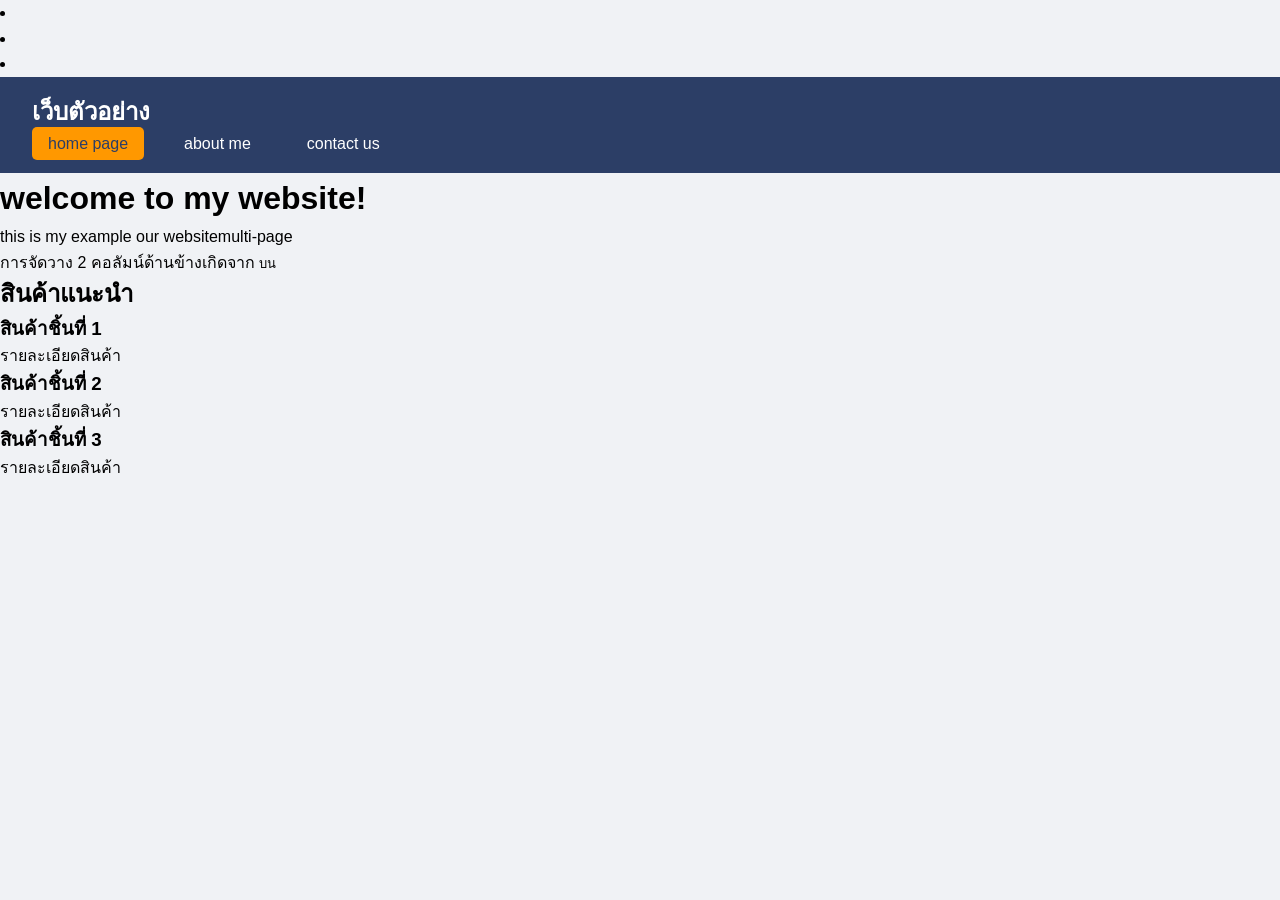
==== index.html @ 408d4af1 "Rename lab2.html to index.html" ====
<!DOCTYPE html>
<html lang="en">
<head>
    <meta charset="UTF-8">
    <meta name="viewport" content="width=device-width, initial-scale=1.0">
    <title>Document</title>

    <style>
        *{
            margin: 0;
            padding: 0;
            box-sizing: border-box;
        }

        body{
            font-family: 'Sarabun','Segoe UI',Arial, sans-serif;
            background-color: #f0f2f5;
            line-height: 1.6;
        }

        /*navbar*/
        .navbar{
            background: #2c3e66;
            padding: 1rem 2rem;
            position: sticky;
            top: 0;
            z-index: 100;
        }
        .nav-cotianer{
            max-width: 1200px;
            margin: 0 auto;
            display: flex;
            justify-content: space-between;
            align-items: center;
            flex-wrap: wrap;
        }
        .logo{
            color: white;
            font-size: 1.5rem;
            font-weight: bold;
            text-decoration: none;
        }
        .nav-menu{
            display: flex;
            list-style: none;
            gap: 1.5rem;
        }
        .nav-menu li a{
            color: white;
            text-decoration: none;
            padding: 0.5rem 1rem;
            transition: 0.3s;
            border-radius: 5px;            
        }
        .nav-menu li a:hover, .nav-menu li a.active {
            background-color: #ff9800;
            color: #2c3e66;
        }
        
    </style>
</head>
<body>
    <ul></ul>
    <li><a href=""></a></li>
    <li><a href=""></a></li>
    <li><a href=""></a></li>
    
    <nav class="navbar">
        <div class="nav-container">
            <a href="index.html" class="logo">เว็บตัวอย่าง</a>
            <ul class="nav-menu">
                <li><a href="index.html" class="active">home page</a></li>
                <li><a href="about.html">about me</a></li>
                <li><a href="contact.html">contact us</a></li>
            </ul>
        </div>
    </nav>
    <div class="container">

        <!--main point-->
        <h1>welcome to my website!</h1>
        <p>this is my example our website<stong>multi-page</stong></p>
        <p> การจัดวาง 2 คอลัมน์ด้านข้างเกิดจาก <code><display:flex>บน</display:flex></code></p>
        
        <h2>สินค้าแนะนำ</h2>
        <h3>สินค้าชิ้นที่ 1</h3>
        <p>รายละเอียดสินค้า</p>
        
        <h3>สินค้าชิ้นที่ 2</h3>
        <p>รายละเอียดสินค้า</p>
        
        <h3>สินค้าชิ้นที่ 3</h3>
        <p>รายละเอียดสินค้า</p>
    </div>
</body>
</html>
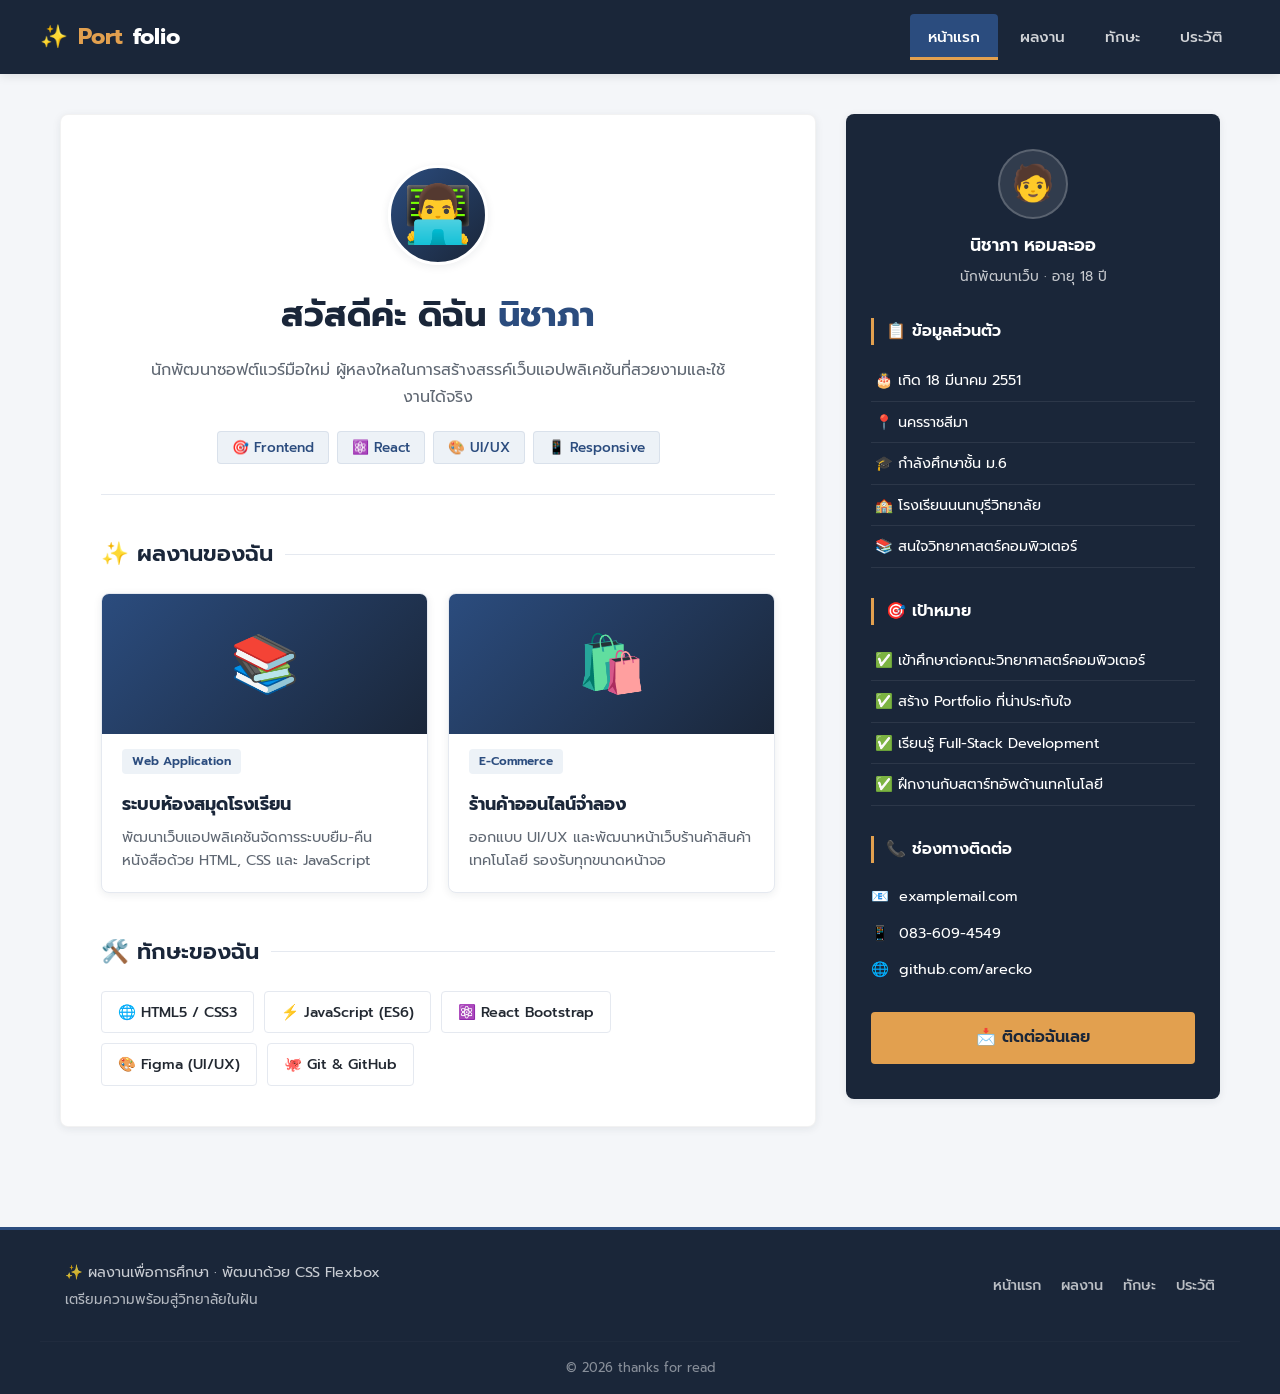
==== commit ee47490c: "Add files via upload" ====
--- a/index.html
+++ b/index.html
@@ -1,96 +1,124 @@
-<!DOCTYPE html>
-<html lang="en">
-<head>
-    <meta charset="UTF-8">
-    <meta name="viewport" content="width=device-width, initial-scale=1.0">
-    <title>Document</title>
-
-    <style>
-        *{
-            margin: 0;
-            padding: 0;
-            box-sizing: border-box;
-        }
-
-        body{
-            font-family: 'Sarabun','Segoe UI',Arial, sans-serif;
-            background-color: #f0f2f5;
-            line-height: 1.6;
-        }
-
-        /*navbar*/
-        .navbar{
-            background: #2c3e66;
-            padding: 1rem 2rem;
-            position: sticky;
-            top: 0;
-            z-index: 100;
-        }
-        .nav-cotianer{
-            max-width: 1200px;
-            margin: 0 auto;
-            display: flex;
-            justify-content: space-between;
-            align-items: center;
-            flex-wrap: wrap;
-        }
-        .logo{
-            color: white;
-            font-size: 1.5rem;
-            font-weight: bold;
-            text-decoration: none;
-        }
-        .nav-menu{
-            display: flex;
-            list-style: none;
-            gap: 1.5rem;
-        }
-        .nav-menu li a{
-            color: white;
-            text-decoration: none;
-            padding: 0.5rem 1rem;
-            transition: 0.3s;
-            border-radius: 5px;            
-        }
-        .nav-menu li a:hover, .nav-menu li a.active {
-            background-color: #ff9800;
-            color: #2c3e66;
-        }
-        
-    </style>
-</head>
-<body>
-    <ul></ul>
-    <li><a href=""></a></li>
-    <li><a href=""></a></li>
-    <li><a href=""></a></li>
-    
-    <nav class="navbar">
-        <div class="nav-container">
-            <a href="index.html" class="logo">เว็บตัวอย่าง</a>
-            <ul class="nav-menu">
-                <li><a href="index.html" class="active">home page</a></li>
-                <li><a href="about.html">about me</a></li>
-                <li><a href="contact.html">contact us</a></li>
-            </ul>
-        </div>
-    </nav>
-    <div class="container">
-
-        <!--main point-->
-        <h1>welcome to my website!</h1>
-        <p>this is my example our website<stong>multi-page</stong></p>
-        <p> การจัดวาง 2 คอลัมน์ด้านข้างเกิดจาก <code><display:flex>บน</display:flex></code></p>
-        
-        <h2>สินค้าแนะนำ</h2>
-        <h3>สินค้าชิ้นที่ 1</h3>
-        <p>รายละเอียดสินค้า</p>
-        
-        <h3>สินค้าชิ้นที่ 2</h3>
-        <p>รายละเอียดสินค้า</p>
-        
-        <h3>สินค้าชิ้นที่ 3</h3>
-        <p>รายละเอียดสินค้า</p>
-    </div>
-</body>
-</html>
+<!DOCTYPE html>
+<html lang="th">
+  <head>
+    <meta charset="UTF-8" />
+    <meta name="viewport" content="width=device-width, initial-scale=1.0" />
+    <link rel="stylesheet" href="main.css">
+    <title>ผลงานเพื่อการศึกษา - Portfolio</title>
+  </head>
+  <body>
+    
+    <nav class="navbar">
+      <div class="nav-container">
+        <a href="#" class="logo">✨ <span>Port</span>folio</a>
+        <ul class="nav-menu">
+          <li><a href="#" class="active">หน้าแรก</a></li>
+          <li><a href="#projects">ผลงาน</a></li>
+          <li><a href="#skills">ทักษะ</a></li>
+          <li><a href="#profile">ประวัติ</a></li>
+        </ul>
+      </div>
+    </nav>
+
+    <div class="container">
+      <div class="flex-layout">
+        
+        <main class="content">
+          <section class="hero">
+            <div class="hero-avatar">👨‍💻</div>
+            <h1>สวัสดีค่ะ ดิฉัน <span>นิชาภา</span></h1>
+            <p>
+              นักพัฒนาซอฟต์แวร์มือใหม่ ผู้หลงใหลในการสร้างสรรค์เว็บแอปพลิเคชันที่สวยงามและใช้งานได้จริง
+            </p>
+            <div class="hero-tags">
+              <span>🎯 Frontend</span>
+              <span>⚛️ React</span>
+              <span>🎨 UI/UX</span>
+              <span>📱 Responsive</span>
+            </div>
+          </section>
+
+          <h2 id="projects" class="section-title">✨ ผลงานของฉัน</h2>
+          <div class="card-grid">
+            <div class="card">
+              <div class="card-image">📚</div>
+              <span class="card-badge">Web Application</span>
+              <h3>ระบบห้องสมุดโรงเรียน</h3>
+              <p>พัฒนาเว็บแอปพลิเคชันจัดการระบบยืม-คืนหนังสือด้วย HTML, CSS และ JavaScript</p>
+            </div>
+            <div class="card">
+              <div class="card-image">🛍️</div>
+              <span class="card-badge">E-Commerce</span>
+              <h3>ร้านค้าออนไลน์จำลอง</h3>
+              <p>ออกแบบ UI/UX และพัฒนาหน้าเว็บร้านค้าสินค้าเทคโนโลยี รองรับทุกขนาดหน้าจอ</p>
+            </div>
+          </div>
+
+          <h2 id="skills" class="section-title">🛠️ ทักษะของฉัน</h2>
+          <div class="skills-grid">
+            <div class="skill-item">🌐 HTML5 / CSS3</div>
+            <div class="skill-item">⚡ JavaScript (ES6)</div>
+            <div class="skill-item">⚛️ React Bootstrap</div>
+            <div class="skill-item">🎨 Figma (UI/UX)</div>
+            <div class="skill-item">🐙 Git & GitHub</div>
+
+          </div>
+        </main>
+
+        <aside id="profile" class="sidebar">
+          <div class="profile-intro">
+            <div class="avatar-sm">🧑</div>
+            <h4>นิชาภา หอมละออ</h4>
+            <p>นักพัฒนาเว็บ · อายุ 18 ปี</p>
+          </div>
+          
+          <h3>📋 ข้อมูลส่วนตัว</h3>
+          <ul>
+            <li>🎂 เกิด 18 มีนาคม 2551</li>
+            <li>📍 นครราชสีมา</li>
+            <li>🎓 กำลังศึกษาชั้น ม.6</li>
+            <li>🏫 โรงเรียนนนทบุรีวิทยาลัย</li>
+            <li>📚 สนใจวิทยาศาสตร์คอมพิวเตอร์</li>
+          </ul>
+
+          <h3>🎯 เป้าหมาย</h3>
+          <ul>
+            <li>✅ เข้าศึกษาต่อคณะวิทยาศาสตร์คอมพิวเตอร์</li>
+            <li>✅ สร้าง Portfolio ที่น่าประทับใจ</li>
+            <li>✅ เรียนรู้ Full-Stack Development</li>
+            <li>✅ ฝึกงานกับสตาร์ทอัพด้านเทคโนโลยี</li>
+          </ul>
+
+          <h3>📞 ช่องทางติดต่อ</h3>
+          <ul class="contact-info">
+            <li>examplemail.com</li>
+            <li>083-609-4549</li>
+            <li>github.com/arecko</li>
+          </ul>
+          
+          <a href="#" class="btn-contact">📩 ติดต่อฉันเลย</a>
+        </aside>
+
+      </div>
+    </div>
+
+    <footer class="footer">
+      <div class="footer-content">
+        <div class="footer-info">
+          <p>✨ ผลงานเพื่อการศึกษา · พัฒนาด้วย CSS Flexbox</p>
+          <p style="font-size: 0.85rem; margin-top: 4px; opacity: 0.7;">เตรียมความพร้อมสู่วิทยาลัยในฝัน</p>
+        </div>
+        <div class="footer-links">
+          <a href="#">หน้าแรก</a>
+          <a href="#projects">ผลงาน</a>
+          <a href="#skills">ทักษะ</a>
+          <a href="#profile">ประวัติ</a>
+        </div>
+      </div>
+      <div class="footer-bottom">
+        <p>© 2026 thanks for read</p>
+      </div>
+    </footer>
+
+  </body>
+</html>
--- a/main.css
+++ b/main.css
@@ -0,0 +1,506 @@
+/* ======================================== */
+/* DESIGN SYSTEM & VARIABLES                */
+/* ======================================== */
+@import url('https://fonts.googleapis.com/css2?family=Prompt:wght@300;400;500;600;700&family=Sarabun:wght@300;400;500;600;700&display=swap');
+
+:root {
+    /* เปลี่ยนโทนสีให้เรียบร้อย สุขุม และดูเนี๊ยบขึ้น */
+    --primary: #2B4C7E;          /* สีกรมท่า/น้ำเงินสุภาพ */
+    --primary-light: #4A6FA5;    /* สีฟ้าหม่นโทนสุภาพ */
+    --secondary: #1A2639;        /* สีกรมเข้มเกือบดำสำหรับพื้นหลังหลัก */
+    --accent: #E2A04F;           /* สีทองหม่น/น้ำตาลทรายทอง (ดูพรีเมียมขึ้น แทนเหลืองสว่าง) */
+    --accent-hover: #D18F3E;
+    --white: #FFFFFF;
+    --light: #F4F6F9;            /* สีพื้นหลังเทาอมฟ้าอ่อนๆ สะอาดตา */
+    --text-dark: #222831;
+    --text-light: #606873;
+    --gradient-main: linear-gradient(135deg, #2B4C7E, #1A2639);
+    --gradient-card: linear-gradient(135deg, #FFFFFF, #F8FAFC);
+    
+    /* ปรับลดความฟุ้งของเงาให้ดูเรียบง่าย */
+    --shadow-sm: 0 2px 8px rgba(26, 38, 57, 0.08);
+    --shadow-md: 0 4px 16px rgba(26, 38, 57, 0.12);
+    --shadow-lg: 0 8px 24px rgba(26, 38, 57, 0.16);
+    
+    /* ลดความโค้งมนลงให้ตัวเว็บดูคมและเรียบร้อยขึ้น */
+    --radius-sm: 4px;            /* ลดจาก 12px เหลือ 4px */
+    --radius-md: 8px;            /* ลดจาก 20px เหลือ 8px */
+    --transition: all 0.3s ease;
+}
+
+/* ======================================== */
+/* RESET & BASE STYLES                      */
+/* ======================================== */
+* {
+    box-sizing: border-box;
+    margin: 0;
+    padding: 0;
+}
+
+html {
+    scroll-behavior: smooth;
+}
+
+body {
+    font-family: 'Prompt', 'Sarabun', sans-serif;
+    background: var(--light);
+    color: var(--text-dark);
+    line-height: 1.7;
+}
+
+a {
+    text-decoration: none;
+    color: inherit;
+}
+
+/* ======================================== */
+/* NAVIGATION BAR                           */
+/* ======================================== */
+.navbar {
+    background: var(--secondary);
+    padding: 0 30px;
+    position: sticky;
+    top: 0;
+    z-index: 1000;
+    box-shadow: 0 2px 10px rgba(0, 0, 0, 0.1);
+}
+
+.nav-container {
+    display: flex;
+    justify-content: space-between;
+    align-items: center;
+    max-width: 1200px;
+    margin: 0 auto;
+}
+
+.logo {
+    color: var(--white);
+    font-size: 1.4rem;
+    font-weight: 700;
+    padding: 18px 0;
+    display: flex;
+    align-items: center;
+    gap: 10px;
+    transition: var(--transition);
+}
+
+.logo span {
+    color: var(--accent);
+}
+
+.logo:hover {
+    color: var(--accent);
+}
+
+.nav-menu {
+    display: flex;
+    list-style: none;
+    gap: 4px;
+    margin: 0;
+    padding: 0;
+}
+
+.nav-menu a {
+    color: rgba(255, 255, 255, 0.8);
+    padding: 10px 18px;
+    display: block;
+    border-radius: var(--radius-sm);
+    transition: var(--transition);
+    font-weight: 500;
+    font-size: 0.95rem;
+    position: relative;
+}
+
+.nav-menu a:hover {
+    background: rgba(255, 255, 255, 0.1);
+    color: var(--white);
+}
+
+.nav-menu .active {
+    background: var(--primary);
+    color: var(--white);
+}
+
+.nav-menu .active::after {
+    content: '';
+    position: absolute;
+    bottom: 0;
+    left: 0;
+    width: 100%;
+    height: 3px;
+    background: var(--accent);
+}
+
+/* ======================================== */
+/* CONTAINER & FLEX LAYOUT                  */
+/* ======================================== */
+.container {
+    max-width: 1200px;
+    margin: 0 auto;
+    padding: 40px 20px;
+}
+
+.flex-layout {
+    display: flex;
+    gap: 30px;
+    align-items: flex-start;
+}
+
+@media (max-width: 992px) {
+    .flex-layout {
+        flex-direction: column;
+    }
+    .content, .sidebar {
+        width: 100%;
+        flex: none !important;
+    }
+    .sidebar {
+        position: static !important;
+    }
+}
+
+/* ======================================== */
+/* MAIN CONTENT                             */
+/* ======================================== */
+.content {
+    flex: 2.5;
+    background: var(--white);
+    padding: 40px;
+    border-radius: var(--radius-md);
+    box-shadow: var(--shadow-sm);
+    border: 1px solid rgba(0, 0, 0, 0.05);
+}
+
+/* Hero Section */
+.hero {
+    text-align: center;
+    padding: 10px 0 30px;
+    border-bottom: 1px solid #E5E9F0;
+    margin-bottom: 35px;
+}
+
+.hero-avatar {
+    width: 100px;
+    height: 100px;
+    background: var(--gradient-main);
+    border-radius: 50%; /* วงกลมของโปรไฟล์ยังคงไว้เพื่อความสวยงาม */
+    display: flex;
+    align-items: center;
+    justify-content: center;
+    margin: 0 auto 20px;
+    font-size: 3.5rem;
+    box-shadow: var(--shadow-sm);
+    border: 3px solid var(--white);
+    transition: var(--transition);
+}
+
+.hero h1 {
+    color: var(--secondary);
+    font-size: 2.2rem;
+    margin-bottom: 12px;
+}
+
+.hero h1 span {
+    background: none;
+    -webkit-background-clip: initial;
+    -webkit-text-fill-color: initial;
+    background-clip: initial;
+    color: var(--primary);
+    font-weight: 700;
+}
+
+.hero p {
+    color: var(--text-light);
+    font-size: 1rem;
+    max-width: 600px;
+    margin: 0 auto;
+}
+
+.hero-tags {
+    display: flex;
+    gap: 8px;
+    justify-content: center;
+    flex-wrap: wrap;
+    margin-top: 20px;
+}
+
+.hero-tags span {
+    background: #EDF2F7;
+    padding: 4px 14px;
+    border-radius: var(--radius-sm);
+    font-size: 0.85rem;
+    color: var(--primary);
+    font-weight: 500;
+    border: 1px solid rgba(43, 76, 126, 0.1);
+}
+
+/* Section Headers */
+.section-title {
+    color: var(--secondary);
+    font-size: 1.4rem;
+    margin: 40px 0 20px;
+    display: flex;
+    align-items: center;
+    gap: 12px;
+    font-weight: 600;
+}
+
+.section-title::after {
+    content: '';
+    flex: 1;
+    height: 1px;
+    background: #E5E9F0;
+}
+
+/* ======================================== */
+/* CARD GRID - ผลงานของฉัน                    */
+/* ======================================== */
+.card-grid {
+    display: flex;
+    gap: 20px;
+    flex-wrap: wrap;
+    margin-top: 10px;
+}
+
+.card {
+    flex: 1 1 280px;
+    background: var(--white);
+    border-radius: var(--radius-md);
+    overflow: hidden;
+    box-shadow: var(--shadow-sm);
+    transition: var(--transition);
+    border: 1px solid #E5E9F0;
+    cursor: default;
+}
+
+.card:hover {
+    transform: translateY(-4px); /* ลดระยะการลอยลงให้ดูนิ่งและพรีเมียมขึ้น */
+    box-shadow: var(--shadow-md);
+    border-color: var(--primary-light);
+}
+
+.card-image {
+    height: 140px;
+    background: var(--gradient-main);
+    display: flex;
+    align-items: center;
+    justify-content: center;
+    font-size: 3.5rem;
+    color: var(--white);
+}
+
+.card h3 {
+    padding: 15px 20px 6px;
+    font-size: 1.1rem;
+    color: var(--secondary);
+}
+
+.card p {
+    padding: 0 20px 20px;
+    color: var(--text-light);
+    font-size: 0.9rem;
+    margin: 0;
+    line-height: 1.6;
+}
+
+.card-badge {
+    display: inline-block;
+    background: #EDF2F7;
+    color: var(--primary);
+    font-size: 0.75rem;
+    padding: 2px 10px;
+    border-radius: var(--radius-sm);
+    margin: 15px 20px 0;
+    font-weight: 600;
+}
+
+/* ======================================== */
+/* SKILLS SECTION                           */
+/* ======================================== */
+.skills-grid {
+    display: flex;
+    gap: 10px;
+    flex-wrap: wrap;
+    margin-top: 10px;
+}
+
+.skill-item {
+    background: var(--white);
+    padding: 8px 16px;
+    border-radius: var(--radius-sm);
+    font-weight: 500;
+    font-size: 0.9rem;
+    color: var(--text-dark);
+    border: 1px solid #E5E9F0;
+    transition: var(--transition);
+}
+
+.skill-item:hover {
+    background: var(--primary);
+    color: var(--white);
+    border-color: var(--primary);
+}
+
+/* ======================================== */
+/* SIDEBAR - ข้อมูลส่วนตัว                     */
+/* ======================================== */
+.sidebar {
+    flex: 1.2;
+    background: var(--secondary);
+    color: var(--white);
+    padding: 35px 25px;
+    border-radius: var(--radius-md);
+    box-shadow: var(--shadow-sm);
+    position: sticky;
+    top: 100px;
+}
+
+.sidebar h3 {
+    border-left: 3px solid var(--accent);
+    padding-left: 12px;
+    margin: 0 0 15px 0;
+    font-size: 1rem;
+    font-weight: 600;
+}
+
+.sidebar h3:not(:first-child) {
+    margin-top: 30px;
+}
+
+.sidebar .profile-intro {
+    text-align: center;
+    margin-bottom: 25px;
+}
+
+.sidebar .profile-intro .avatar-sm {
+    width: 70px;
+    height: 70px;
+    background: rgba(255, 255, 255, 0.1);
+    border-radius: 50%;
+    display: flex;
+    align-items: center;
+    justify-content: center;
+    margin: 0 auto 12px;
+    font-size: 2.2rem;
+    border: 2px solid rgba(255, 255, 255, 0.2);
+}
+
+.sidebar .profile-intro h4 {
+    font-size: 1.1rem;
+    margin-bottom: 4px;
+    font-weight: 600;
+}
+
+.sidebar .profile-intro p {
+    opacity: 0.75;
+    font-size: 0.85rem;
+}
+
+.sidebar ul {
+    list-style: none;
+    padding: 0;
+}
+
+.sidebar li {
+    padding: 8px 0;
+    border-bottom: 1px solid rgba(255, 255, 255, 0.08);
+    font-size: 0.9rem;
+    transition: var(--transition);
+    padding-left: 4px;
+    display: flex;
+    align-items: center;
+    gap: 10px;
+}
+
+.sidebar li:hover {
+    padding-left: 8px;
+    background: rgba(255, 255, 255, 0.05);
+    border-radius: var(--radius-sm);
+}
+
+.sidebar .contact-info li {
+    border-bottom: none;
+    padding: 6px 0;
+}
+
+.sidebar .contact-info li::before {
+    content: '📧 ';
+}
+
+.sidebar .contact-info li:nth-child(2)::before {
+    content: '📱 ';
+}
+
+.sidebar .contact-info li:nth-child(3)::before {
+    content: '🌐 ';
+}
+
+.sidebar .btn-contact {
+    display: block;
+    background: var(--accent);
+    color: var(--secondary);
+    text-align: center;
+    padding: 12px;
+    border-radius: var(--radius-sm);
+    font-weight: 600;
+    margin-top: 25px;
+    transition: var(--transition);
+}
+
+.sidebar .btn-contact:hover {
+    background: var(--accent-hover);
+    box-shadow: 0 4px 12px rgba(226, 160, 79, 0.3);
+}
+
+/* ======================================== */
+/* FOOTER                                   */
+/* ======================================== */
+.footer {
+    background: var(--secondary);
+    color: var(--light);
+    margin-top: 60px;
+    border-top: 3px solid var(--primary);
+}
+
+.footer-content {
+    max-width: 1200px;
+    margin: 0 auto;
+    padding: 30px 25px;
+    display: flex;
+    justify-content: space-between;
+    align-items: center;
+    flex-wrap: wrap;
+    gap: 20px;
+}
+
+.footer-info p {
+    font-size: 0.9rem;
+    opacity: 0.8;
+    margin: 0;
+}
+
+.footer-links {
+    display: flex;
+    gap: 20px;
+}
+
+.footer-links a {
+    color: rgba(255, 255, 255, 0.7);
+    font-weight: 500;
+    font-size: 0.9rem;
+    transition: var(--transition);
+}
+
+.footer-links a:hover {
+    color: var(--accent);
+}
+
+.footer-bottom {
+    border-top: 1px solid rgba(255, 255, 255, 0.05);
+    padding: 15px 25px;
+    text-align: center;
+    font-size: 0.8rem;
+    opacity: 0.5;
+    max-width: 1200px;
+    margin: 0 auto;
+}
